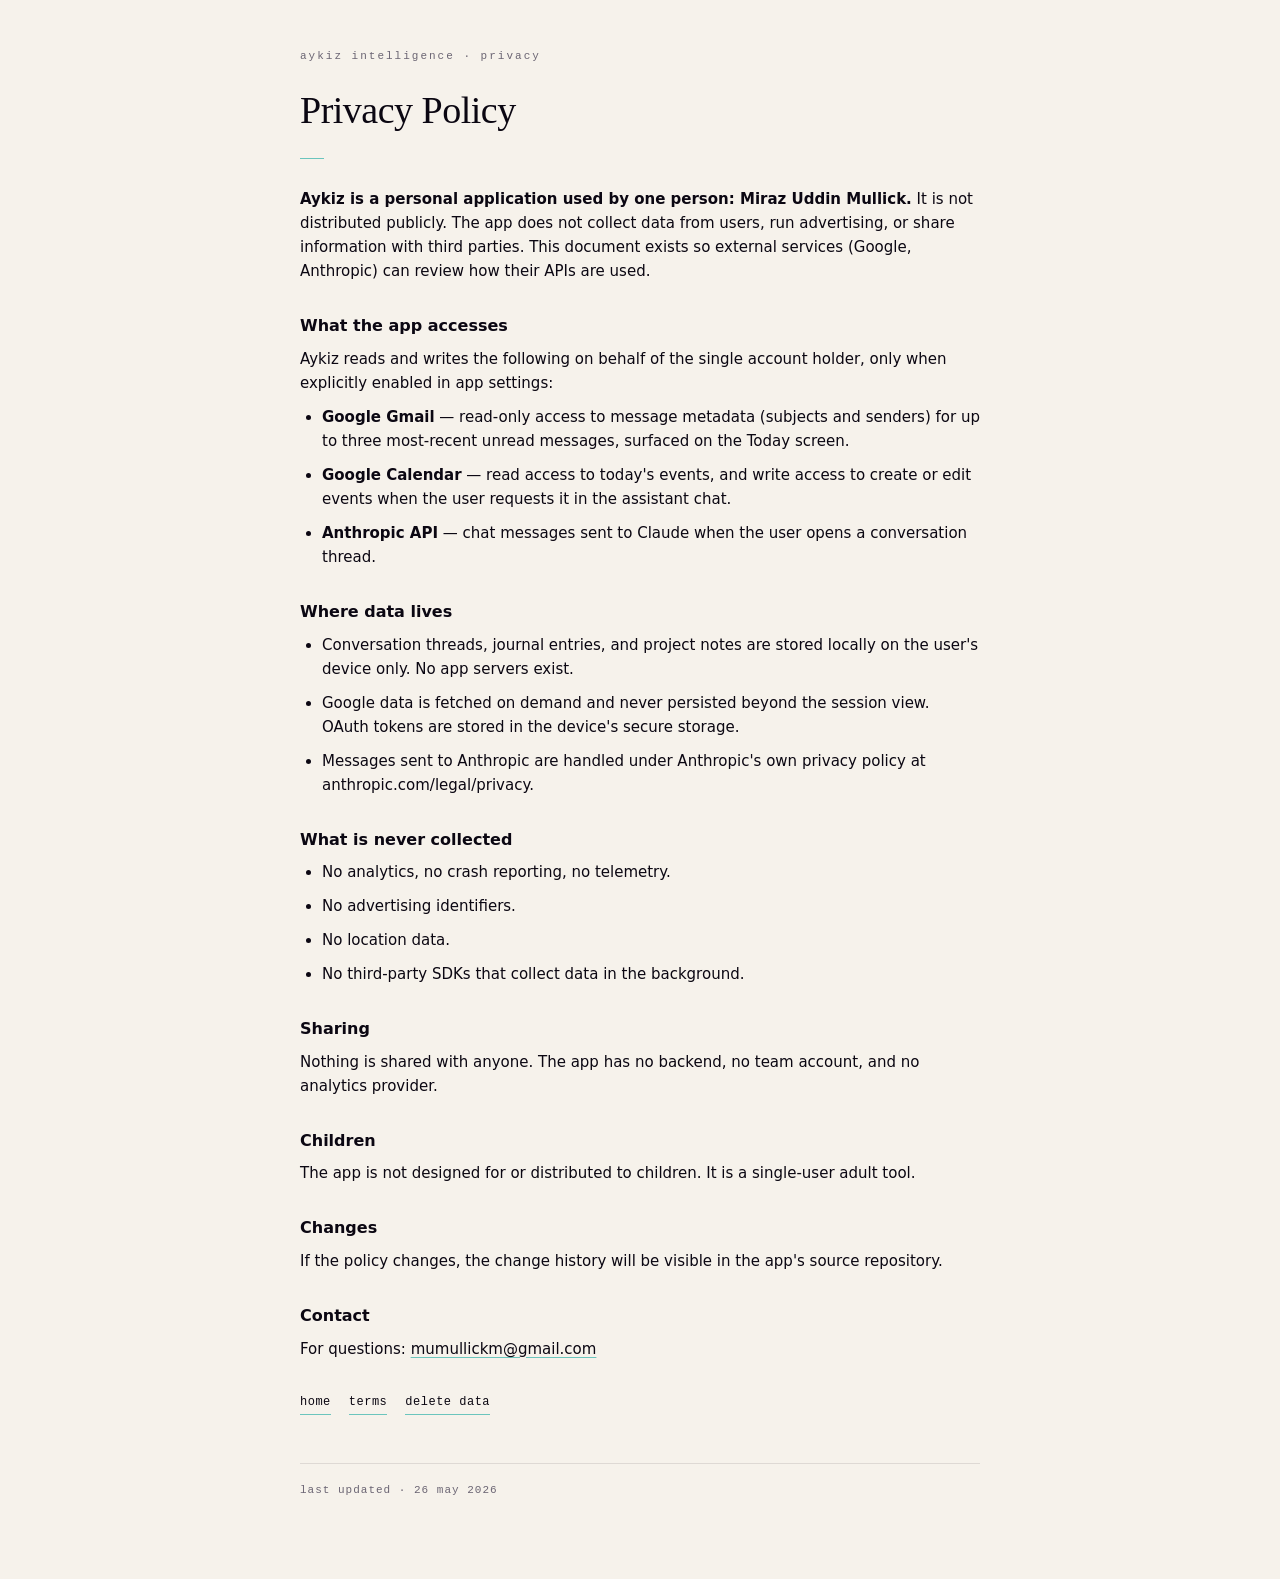
==== privacy.html @ cfac89e2 "init: aykiz-site with privacy, terms, delete-data, index" ====
<!doctype html>
<html lang="en">
<head>
<meta charset="utf-8" />
<meta name="viewport" content="width=device-width,initial-scale=1" />
<title>Aykiz Intelligence — Privacy Policy</title>
<style>
  :root{--ink:#0B0712;--cream:#F6F2EB;--teal:#6BC5BD;--muted:#6B6573;
    --line:rgba(11,7,18,.10)}
  *{box-sizing:border-box;margin:0;padding:0}
  body{background:var(--cream);color:var(--ink);
    font-family:-apple-system,BlinkMacSystemFont,"Inter","Segoe UI",system-ui,sans-serif;
    -webkit-font-smoothing:antialiased;line-height:1.6;padding:48px 22px 80px}
  .wrap{max-width:680px;margin:0 auto}
  .eyebrow{font-family:ui-monospace,monospace;font-size:11px;letter-spacing:2px;
    color:var(--muted);text-transform:lowercase}
  h1{font-family:"EB Garamond",Garamond,Georgia,serif;font-size:38px;
    font-weight:400;letter-spacing:-.5px;margin:14px 0 4px}
  .bar{width:24px;height:1px;background:var(--teal);margin:18px 0 28px}
  h2{font-size:16px;margin:30px 0 8px;font-weight:600}
  p,li{font-size:15px;margin-bottom:10px;color:var(--ink)}
  ul{margin:6px 0 6px 22px}
  a{color:var(--ink);text-decoration:underline;text-decoration-color:var(--teal);
    text-underline-offset:3px}
  .foot{margin-top:48px;padding-top:18px;border-top:1px solid var(--line);
    font-family:ui-monospace,monospace;font-size:11px;color:var(--muted);
    letter-spacing:1px}
  .nav{margin-top:32px;display:flex;gap:18px;font-family:ui-monospace,monospace;
    font-size:12px;letter-spacing:.5px}
  .nav a{text-decoration:none;border-bottom:1px solid var(--teal);
    padding-bottom:2px}
</style>
</head>
<body>
<div class="wrap">
  <div class="eyebrow">aykiz intelligence · privacy</div>
  <h1>Privacy Policy</h1>
  <div class="bar"></div>

  <p><strong>Aykiz is a personal application used by one person: Miraz Uddin
  Mullick.</strong> It is not distributed publicly. The app does not collect
  data from users, run advertising, or share information with third parties.
  This document exists so external services (Google, Anthropic) can review
  how their APIs are used.</p>

  <h2>What the app accesses</h2>
  <p>Aykiz reads and writes the following on behalf of the single account
  holder, only when explicitly enabled in app settings:</p>
  <ul>
    <li><strong>Google Gmail</strong> — read-only access to message
    metadata (subjects and senders) for up to three most-recent unread
    messages, surfaced on the Today screen.</li>
    <li><strong>Google Calendar</strong> — read access to today's events,
    and write access to create or edit events when the user requests it
    in the assistant chat.</li>
    <li><strong>Anthropic API</strong> — chat messages sent to Claude
    when the user opens a conversation thread.</li>
  </ul>

  <h2>Where data lives</h2>
  <ul>
    <li>Conversation threads, journal entries, and project notes are
    stored locally on the user's device only. No app servers exist.</li>
    <li>Google data is fetched on demand and never persisted beyond the
    session view. OAuth tokens are stored in the device's secure storage.</li>
    <li>Messages sent to Anthropic are handled under Anthropic's own
    privacy policy at anthropic.com/legal/privacy.</li>
  </ul>

  <h2>What is never collected</h2>
  <ul>
    <li>No analytics, no crash reporting, no telemetry.</li>
    <li>No advertising identifiers.</li>
    <li>No location data.</li>
    <li>No third-party SDKs that collect data in the background.</li>
  </ul>

  <h2>Sharing</h2>
  <p>Nothing is shared with anyone. The app has no backend, no team account,
  and no analytics provider.</p>

  <h2>Children</h2>
  <p>The app is not designed for or distributed to children. It is a
  single-user adult tool.</p>

  <h2>Changes</h2>
  <p>If the policy changes, the change history will be visible in the
  app's source repository.</p>

  <h2>Contact</h2>
  <p>For questions: <a href="mailto:mumullickm@gmail.com">mumullickm@gmail.com</a></p>

  <div class="nav">
    <a href="index.html">home</a>
    <a href="terms.html">terms</a>
    <a href="delete-data.html">delete data</a>
  </div>

  <div class="foot">last updated · 26 may 2026</div>
</div>
</body>
</html>
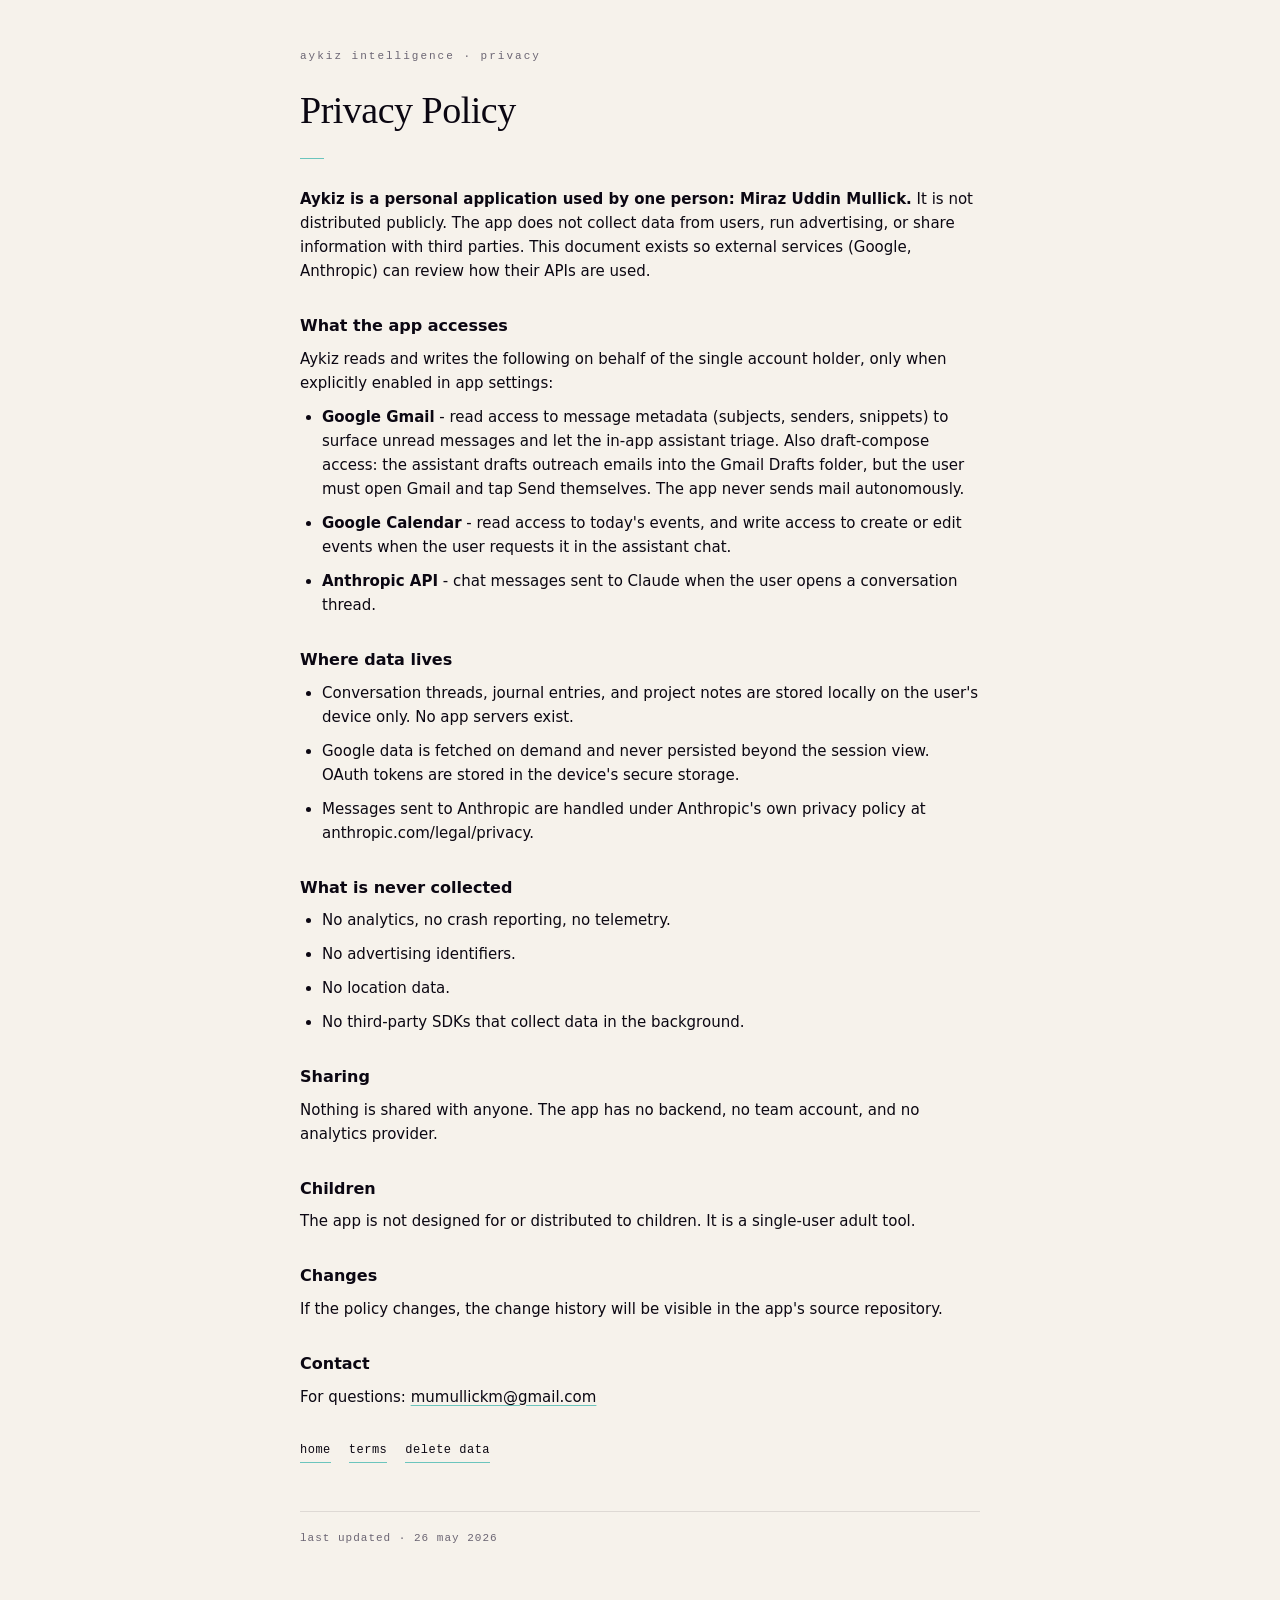
==== commit fbbbb347: "privacy: declare gmail.compose scope, clarify human-in-the-loop send" ====
--- a/privacy.html
+++ b/privacy.html
@@ -47,13 +47,16 @@
   <p>Aykiz reads and writes the following on behalf of the single account
   holder, only when explicitly enabled in app settings:</p>
   <ul>
-    <li><strong>Google Gmail</strong> — read-only access to message
-    metadata (subjects and senders) for up to three most-recent unread
-    messages, surfaced on the Today screen.</li>
-    <li><strong>Google Calendar</strong> — read access to today's events,
+    <li><strong>Google Gmail</strong> - read access to message metadata
+    (subjects, senders, snippets) to surface unread messages and let the
+    in-app assistant triage. Also draft-compose access: the assistant
+    drafts outreach emails into the Gmail Drafts folder, but the user
+    must open Gmail and tap Send themselves. The app never sends mail
+    autonomously.</li>
+    <li><strong>Google Calendar</strong> - read access to today's events,
     and write access to create or edit events when the user requests it
     in the assistant chat.</li>
-    <li><strong>Anthropic API</strong> — chat messages sent to Claude
+    <li><strong>Anthropic API</strong> - chat messages sent to Claude
     when the user opens a conversation thread.</li>
   </ul>
 
